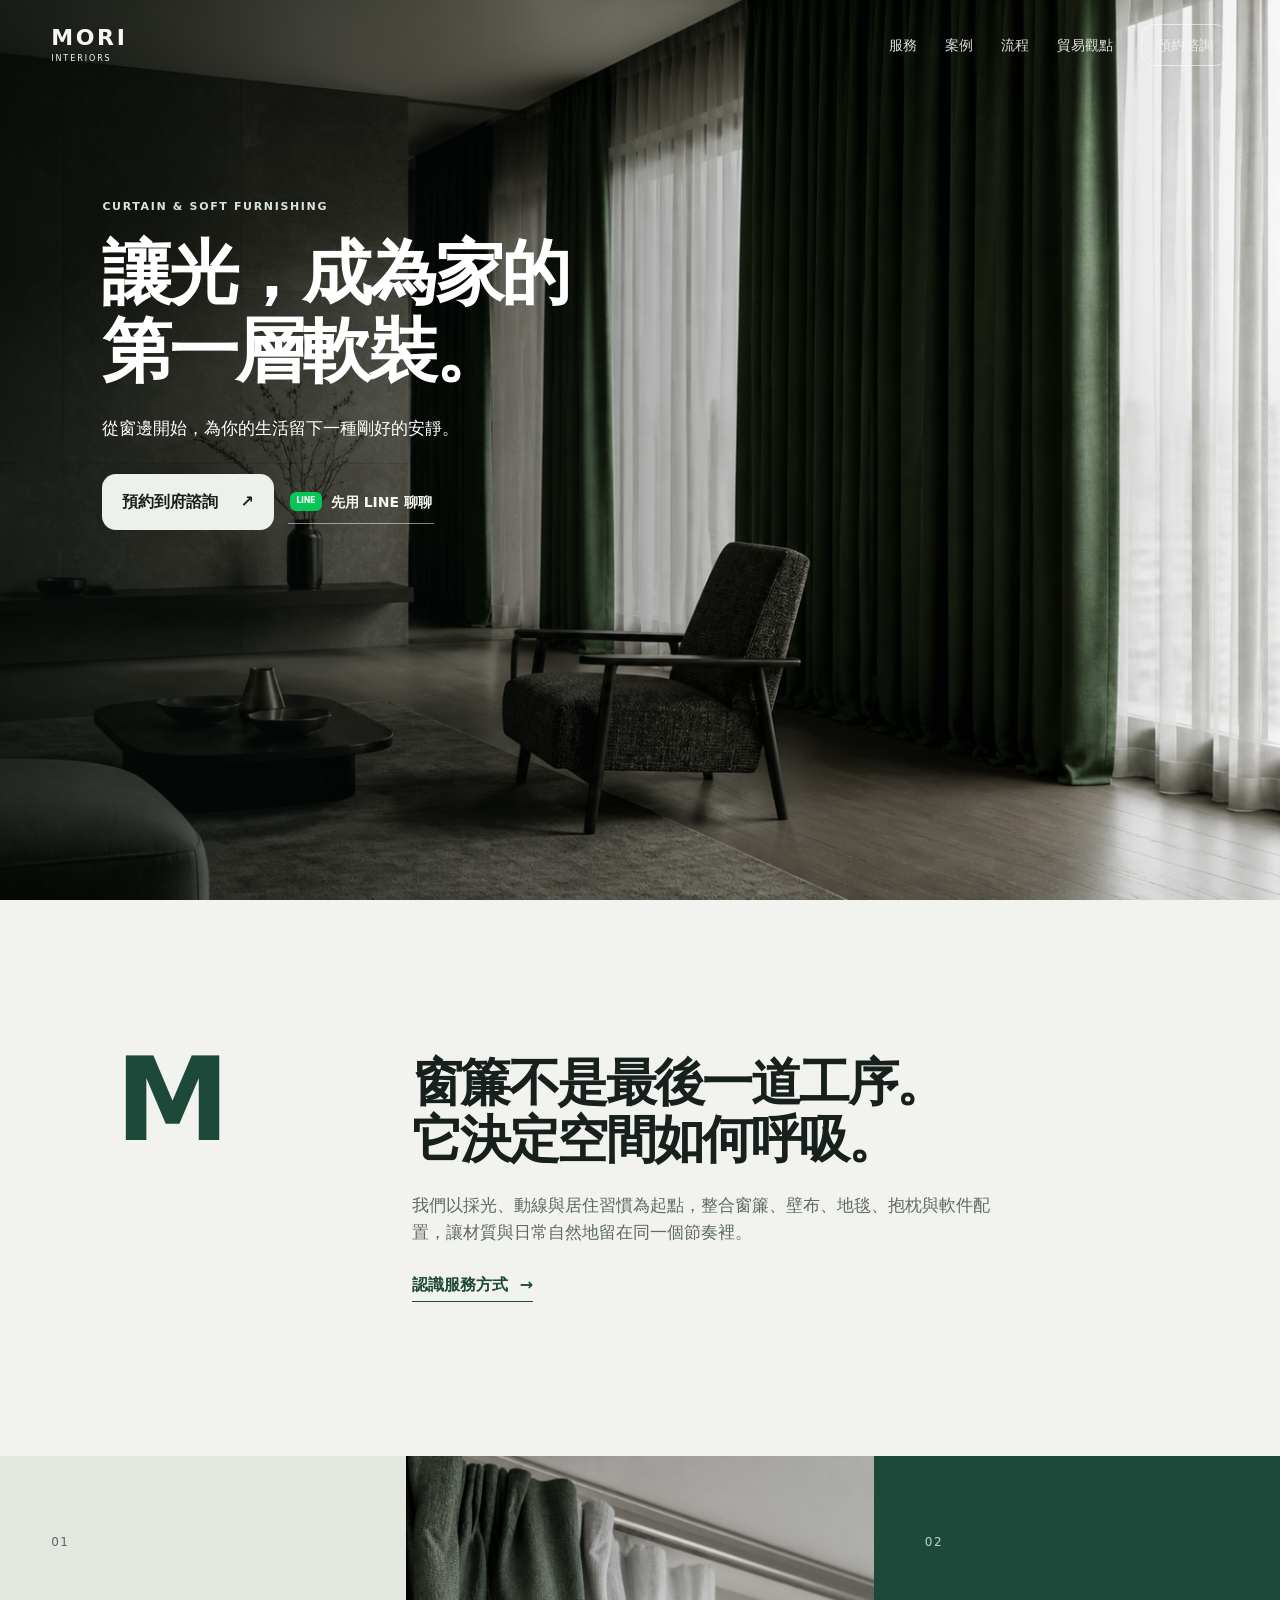
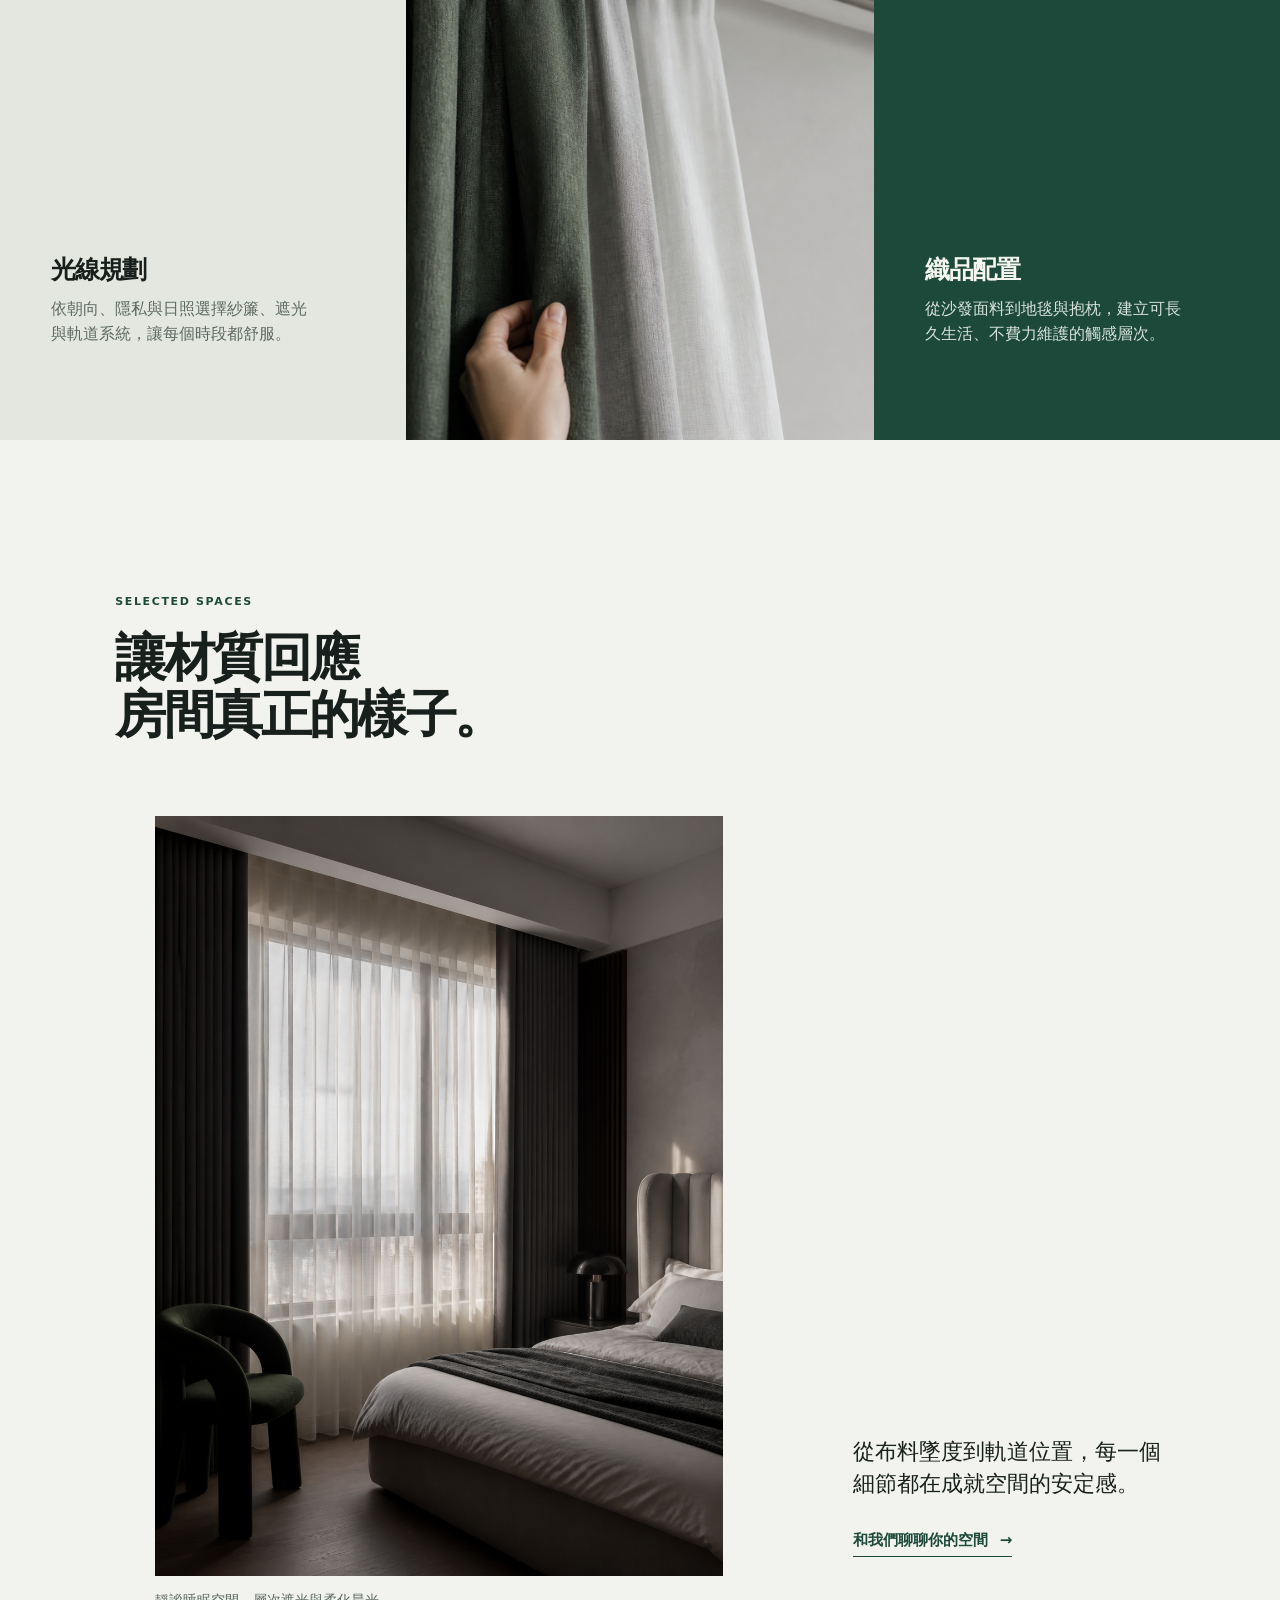
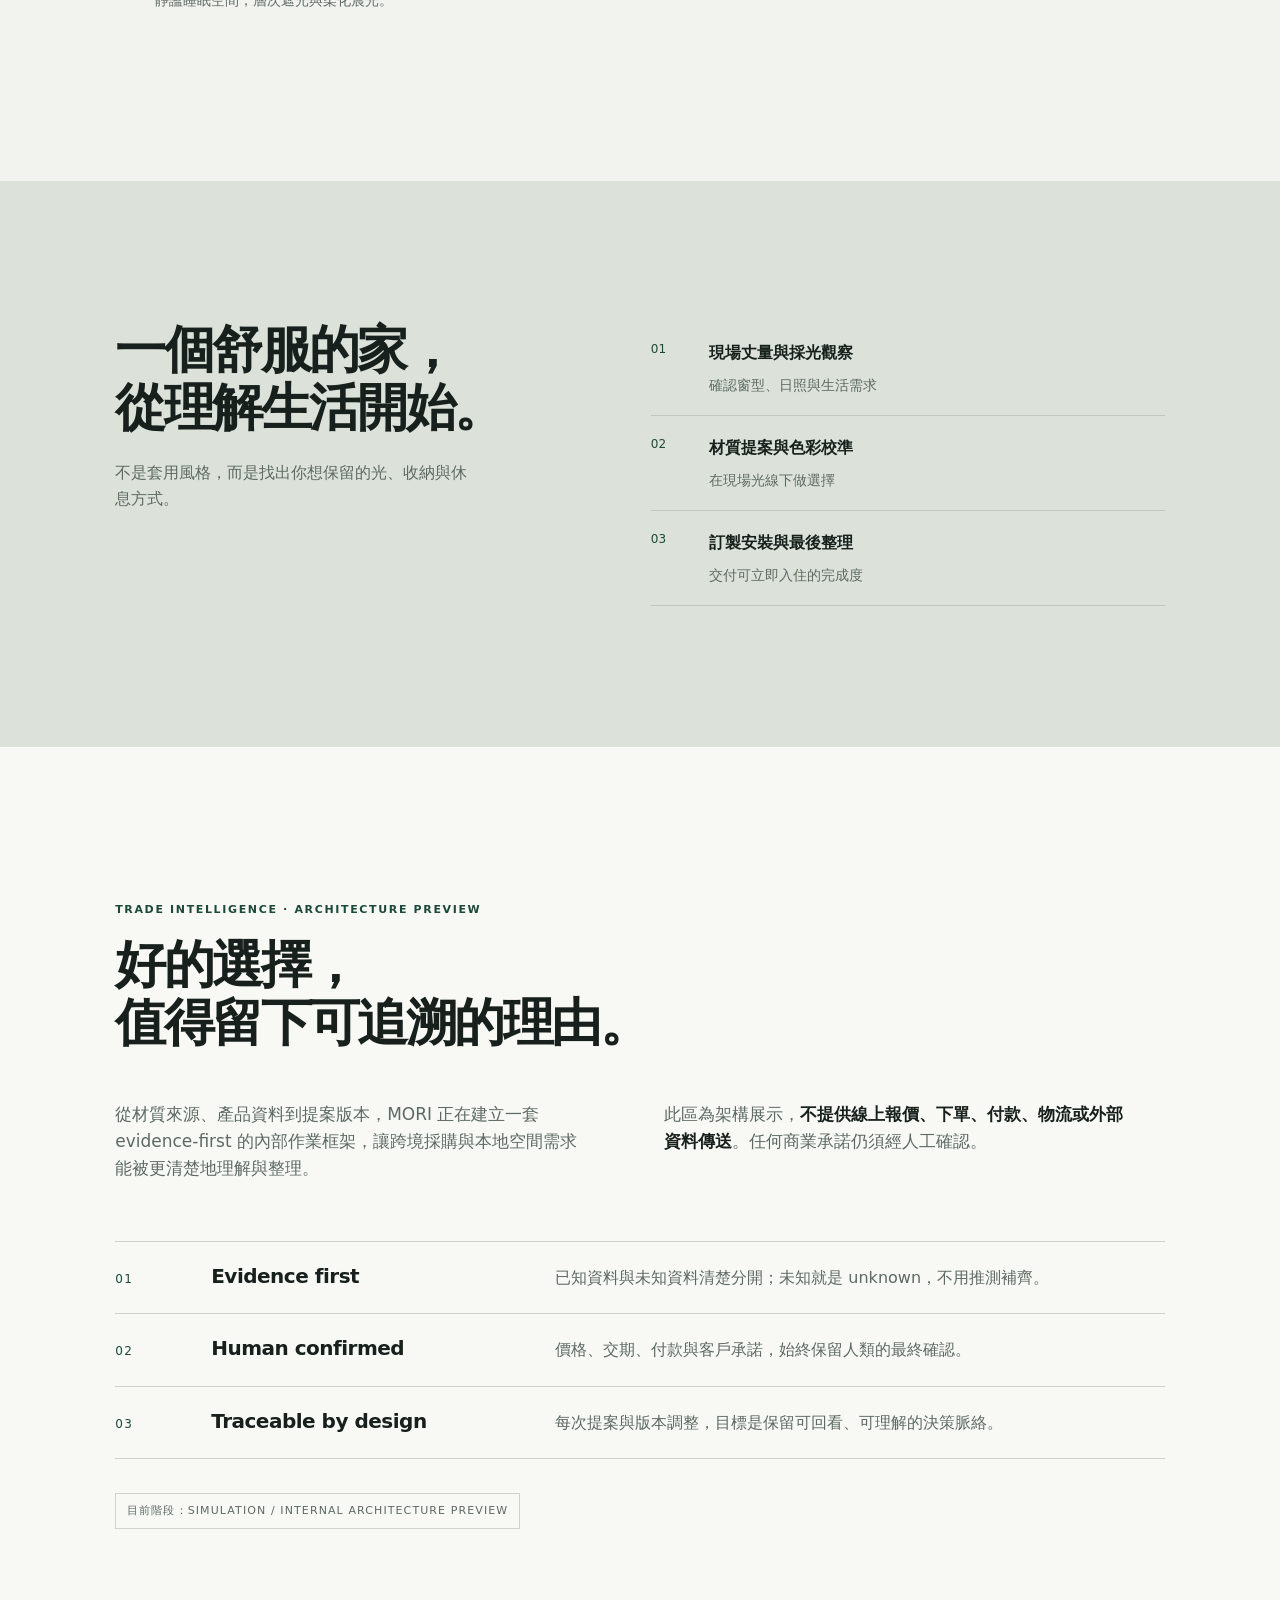
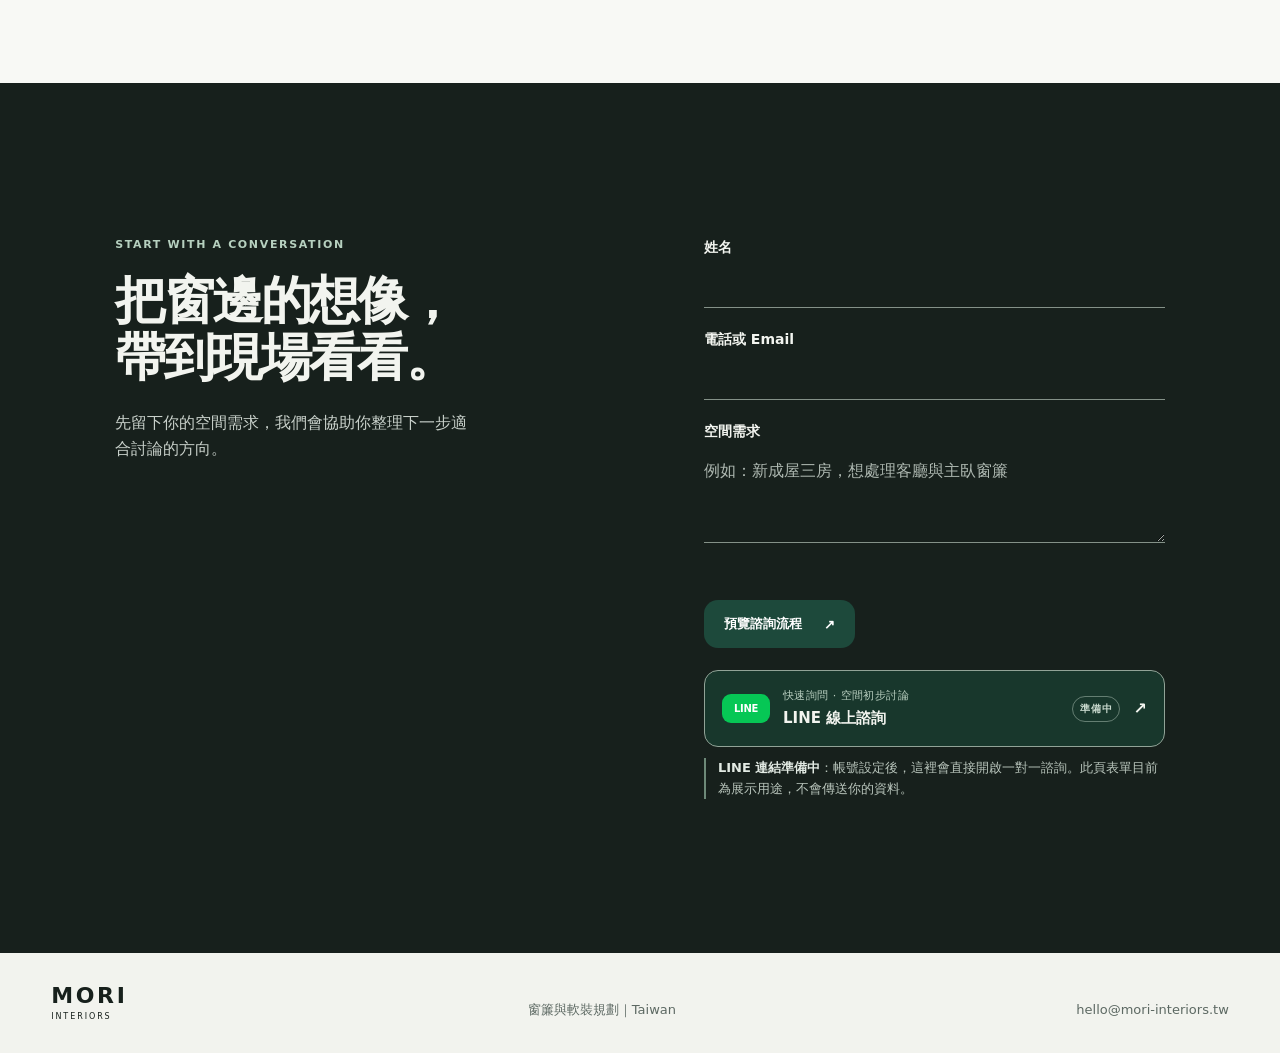
==== index.html @ 19b61d94 "feat: MORI soft-furnishing brand website (public showcase)" ====
<!doctype html>
<html lang="zh-Hant">
  <head>
    <meta charset="UTF-8" />
    <meta name="viewport" content="width=device-width, initial-scale=1.0" />
    <meta name="description" content="MORI 窗簾與軟裝，為住宅打造有節奏的光線、布料與生活感。" />
    <title>MORI | 窗簾與軟裝</title>
    <link rel="stylesheet" href="styles.css" />
  </head>
  <body>
    <header class="site-header">
      <a class="brand" href="#top" aria-label="MORI 首頁">MORI<span>INTERIORS</span></a>
      <button class="menu-button" aria-expanded="false" aria-controls="menu">選單</button>
      <nav id="menu" class="site-nav" aria-label="主選單">
        <a href="#services">服務</a>
        <a href="#projects">案例</a>
        <a href="#process">流程</a>
        <a href="#trade-intelligence">貿易觀點</a>
        <a class="nav-cta" href="#consultation">預約諮詢</a>
      </nav>
    </header>

    <main id="top">
      <section class="hero" aria-labelledby="hero-title">
        <img src="assets/hero-living-room.png" alt="深綠亞麻窗簾與白紗簾搭配的現代住宅客廳" />
        <div class="hero-content">
          <p class="eyebrow">CURTAIN &amp; SOFT FURNISHING</p>
          <h1 id="hero-title">讓光，成為家的<br />第一層軟裝。</h1>
          <p>從窗邊開始，為你的生活留下一種剛好的安靜。</p>
          <div class="hero-actions">
            <a class="button button-primary" href="#consultation">預約到府諮詢 <span aria-hidden="true">↗</span></a>
            <a class="hero-line-link" href="#line-notice">
              <span class="hero-line-mark" aria-hidden="true">LINE</span>
              <span>先用 LINE 聊聊</span>
            </a>
          </div>
        </div>
      </section>

      <section class="intro" id="services">
        <div class="intro-mark" aria-hidden="true">M</div>
        <div>
          <h2>窗簾不是最後一道工序。<br />它決定空間如何呼吸。</h2>
          <p>我們以採光、動線與居住習慣為起點，整合窗簾、壁布、地毯、抱枕與軟件配置，讓材質與日常自然地留在同一個節奏裡。</p>
          <a class="text-link" href="#process">認識服務方式 <span aria-hidden="true">→</span></a>
        </div>
      </section>

      <section class="service-grid" aria-label="服務內容">
        <article class="service-feature">
          <div class="service-number">01</div>
          <h3>光線規劃</h3>
          <p>依朝向、隱私與日照選擇紗簾、遮光與軌道系統，讓每個時段都舒服。</p>
        </article>
        <article class="service-image">
          <img src="assets/linen-detail.png" alt="深綠、灰與白色亞麻窗簾布料細節" />
        </article>
        <article class="service-feature surface">
          <div class="service-number">02</div>
          <h3>織品配置</h3>
          <p>從沙發面料到地毯與抱枕，建立可長久生活、不費力維護的觸感層次。</p>
        </article>
      </section>

      <section class="project-section" id="projects">
        <div class="section-heading">
          <p class="eyebrow">SELECTED SPACES</p>
          <h2>讓材質回應<br />房間真正的樣子。</h2>
        </div>
        <div class="project-layout">
          <figure class="project-main">
            <img src="assets/bedroom-curtains.png" alt="炭灰遮光簾與白紗簾搭配的現代臥室" />
            <figcaption>靜謐睡眠空間，層次遮光與柔化晨光。</figcaption>
          </figure>
          <div class="project-note">
            <p>從布料墜度到軌道位置，每一個細節都在成就空間的安定感。</p>
            <a class="text-link" href="#consultation">和我們聊聊你的空間 <span aria-hidden="true">→</span></a>
          </div>
        </div>
      </section>

      <section class="process" id="process">
        <div>
          <h2>一個舒服的家，<br />從理解生活開始。</h2>
          <p>不是套用風格，而是找出你想保留的光、收納與休息方式。</p>
        </div>
        <ol>
          <li><strong>現場丈量與採光觀察</strong><span>確認窗型、日照與生活需求</span></li>
          <li><strong>材質提案與色彩校準</strong><span>在現場光線下做選擇</span></li>
          <li><strong>訂製安裝與最後整理</strong><span>交付可立即入住的完成度</span></li>
        </ol>
      </section>

      <section class="trade-intelligence" id="trade-intelligence" aria-labelledby="trade-title">
        <div class="trade-heading">
          <p class="eyebrow">TRADE INTELLIGENCE · ARCHITECTURE PREVIEW</p>
          <h2 id="trade-title">好的選擇，
            <br />值得留下可追溯的理由。</h2>
        </div>
        <div class="trade-copy">
          <p>從材質來源、產品資料到提案版本，MORI 正在建立一套 evidence-first 的內部作業框架，讓跨境採購與本地空間需求能被更清楚地理解與整理。</p>
          <p>此區為架構展示，<strong>不提供線上報價、下單、付款、物流或外部資料傳送</strong>。任何商業承諾仍須經人工確認。</p>
        </div>
        <div class="trade-principles" aria-label="貿易平台運作原則">
          <article>
            <span>01</span>
            <h3>Evidence first</h3>
            <p>已知資料與未知資料清楚分開；未知就是 unknown，不用推測補齊。</p>
          </article>
          <article>
            <span>02</span>
            <h3>Human confirmed</h3>
            <p>價格、交期、付款與客戶承諾，始終保留人類的最終確認。</p>
          </article>
          <article>
            <span>03</span>
            <h3>Traceable by design</h3>
            <p>每次提案與版本調整，目標是保留可回看、可理解的決策脈絡。</p>
          </article>
        </div>
        <p class="trade-notice">目前階段：SIMULATION / INTERNAL ARCHITECTURE PREVIEW</p>
      </section>

      <section class="consultation" id="consultation" aria-labelledby="consultation-title">
        <div>
          <p class="eyebrow">START WITH A CONVERSATION</p>
          <h2 id="consultation-title">把窗邊的想像，<br />帶到現場看看。</h2>
          <p>先留下你的空間需求，我們會協助你整理下一步適合討論的方向。</p>
        </div>
        <form id="consultation-form" novalidate>
          <div class="form-field">
            <label for="name">姓名</label>
            <input id="name" name="name" type="text" autocomplete="name" required />
          </div>
          <div class="form-field">
            <label for="contact">電話或 Email</label>
            <input id="contact" name="contact" type="text" autocomplete="email" required />
          </div>
          <div class="form-field">
            <label for="message">空間需求</label>
            <textarea id="message" name="message" rows="3" placeholder="例如：新成屋三房，想處理客廳與主臥窗簾"></textarea>
          </div>
          <p class="form-status" aria-live="polite"></p>
          <button class="button button-primary" type="submit">預覽諮詢流程 <span aria-hidden="true">↗</span></button>
          <a class="line-button" href="#line-notice" aria-describedby="line-notice">
            <span class="line-badge" aria-hidden="true">LINE</span>
            <span class="line-copy"><small>快速詢問 · 空間初步討論</small><strong>LINE 線上諮詢</strong></span>
            <span class="line-state">準備中</span>
            <span aria-hidden="true">↗</span>
          </a>
          <p id="line-notice" class="line-notice"><strong>LINE 連結準備中</strong>：帳號設定後，這裡會直接開啟一對一諮詢。此頁表單目前為展示用途，不會傳送你的資料。</p>
        </form>
      </section>
    </main>

    <footer>
      <a class="brand" href="#top">MORI<span>INTERIORS</span></a>
      <p>窗簾與軟裝規劃｜Taiwan</p>
      <a href="mailto:hello@mori-interiors.tw">hello@mori-interiors.tw</a>
    </footer>
    <script src="script.js"></script>
  </body>
</html>
---- styles.css ----
:root { --ink:#17201c; --paper:#f2f3ee; --surface:#e4e7e0; --accent:#1d493b; --muted:#5d6963; --line:#cdd2ca; --radius:14px; }
* { box-sizing:border-box; }
html { scroll-behavior:smooth; }
body { margin:0; background:var(--paper); color:var(--ink); font-family:"Noto Sans TC","Microsoft JhengHei",system-ui,sans-serif; line-height:1.6; }
a { color:inherit; text-decoration:none; }
img { display:block; width:100%; object-fit:cover; }
.site-header { position:absolute; z-index:2; top:0; left:0; width:100%; display:flex; align-items:center; justify-content:space-between; padding:24px clamp(20px,4vw,64px); color:#f6f7f2; }
.brand { display:inline-flex; flex-direction:column; font-size:22px; font-weight:700; letter-spacing:.12em; line-height:1; }
.brand span { margin-top:6px; font-size:8px; font-weight:500; letter-spacing:.24em; }
.site-nav { display:flex; align-items:center; gap:28px; font-size:14px; }
.site-nav a { opacity:.9; transition:opacity .2s ease; }.site-nav a:hover{opacity:.62}
.nav-cta { border:1px solid rgba(255,255,255,.65); border-radius:var(--radius); padding:9px 15px; }
.menu-button { display:none; border:0; background:none; color:inherit; font:inherit; }
.hero { position:relative; min-height:100dvh; color:#fff; overflow:hidden; }.hero::after { content:""; position:absolute; inset:0; background:linear-gradient(90deg,rgba(5,12,9,.69),rgba(5,12,9,.2) 58%,transparent); }
.hero img { position:absolute; height:100%; }.hero-content { position:relative; z-index:1; max-width:720px; padding:clamp(150px,22vh,220px) clamp(20px,8vw,130px) 64px; }
.eyebrow { margin:0 0 18px; font-size:11px; letter-spacing:.15em; font-weight:700; color:var(--accent); }.hero .eyebrow{color:#d7e3dc}
h1,h2,h3,p { margin-top:0; } h1,h2,h3 { font-weight:600; letter-spacing:-.05em; line-height:1.12; } h1 { font-size:clamp(42px,5.5vw,78px); margin-bottom:24px; } h2 { font-size:clamp(34px,4vw,58px); margin-bottom:24px; } h3{font-size:25px;margin-bottom:12px}.hero-content>p:not(.eyebrow){max-width:360px;font-size:17px;margin-bottom:32px}.hero-actions{display:flex;flex-wrap:wrap;align-items:center;gap:14px}.hero-line-link{display:inline-flex;align-items:center;gap:9px;padding:10px 2px;color:#f5f7f1;font-size:14px;font-weight:700;border-bottom:1px solid rgba(255,255,255,.5);transition:border-color .2s ease,color .2s ease}.hero-line-link:hover{border-color:#fff;color:#fff}.hero-line-mark{display:inline-flex;align-items:center;justify-content:center;min-width:32px;height:19px;border-radius:6px;background:#06c755;color:#fff;font-size:8px;font-weight:800;letter-spacing:-.04em}
.button { display:inline-flex; align-items:center; justify-content:center; gap:22px; border-radius:var(--radius); padding:14px 19px; border:1px solid transparent; font-weight:700; transition:transform .2s ease,background .2s ease; }.button:active{transform:translateY(1px)}.button-primary{background:var(--accent);color:#fff}.hero .button-primary{background:#eef1eb;color:var(--ink)}
.intro { display:grid; grid-template-columns:minmax(100px,.55fr) 2fr; gap:clamp(28px,7vw,120px); padding:clamp(76px,12vw,174px) clamp(20px,9vw,150px); }.intro-mark{font-size:clamp(58px,9vw,130px);font-weight:600;letter-spacing:-.1em;line-height:.8;color:var(--accent)}.intro p{max-width:610px;color:var(--muted);font-size:17px}.text-link{display:inline-flex;gap:12px;margin-top:8px;font-weight:700;border-bottom:1px solid var(--accent);padding-bottom:4px;color:var(--accent)}
.service-grid{display:grid;grid-template-columns:1fr 1.15fr 1fr;min-height:500px}.service-feature{padding:clamp(36px,6vw,82px) clamp(22px,4vw,64px);background:var(--surface);display:flex;flex-direction:column;justify-content:flex-end}.service-feature.surface{background:var(--accent);color:#f4f6ef}.service-number{font-size:12px;letter-spacing:.12em;margin-bottom:auto;color:var(--muted)}.surface .service-number{color:#c2d4ca}.service-feature p{color:var(--muted);max-width:260px}.surface p{color:#d8e2dc}.service-image img{height:100%}
.project-section{padding:clamp(84px,12vw,168px) clamp(20px,9vw,150px)}.section-heading{max-width:650px;margin-bottom:56px}.project-layout{display:grid;grid-template-columns:minmax(0,1.35fr) minmax(230px,.65fr);align-items:end;gap:clamp(30px,7vw,120px)}.project-main img{height:min(70vw,760px)}figcaption{margin-top:13px;color:var(--muted);font-size:14px}.project-note{padding-bottom:70px;font-size:22px;line-height:1.45}.project-note .text-link{font-size:15px}
.process{background:#dce2da;display:grid;grid-template-columns:.9fr 1.1fr;gap:clamp(50px,9vw,150px);padding:clamp(75px,11vw,150px) clamp(20px,9vw,150px)}.process p{max-width:360px;color:var(--muted)}.process ol{margin:0;padding:0;list-style:none;counter-reset:steps}.process li{counter-increment:steps;display:grid;grid-template-columns:50px 1fr;gap:8px;padding:19px 0;border-bottom:1px solid #bfc8bf}.process li::before{content:counter(steps,decimal-leading-zero);font-size:12px;color:var(--accent)}.process strong,.process span{grid-column:2}.process span{color:var(--muted);font-size:14px}
.trade-intelligence{padding:clamp(80px,12vw,168px) clamp(20px,9vw,150px);background:#f8f9f5}.trade-heading{max-width:690px}.trade-copy{display:grid;grid-template-columns:repeat(2,minmax(0,1fr));gap:clamp(26px,6vw,92px);max-width:1020px;margin:50px 0 58px}.trade-copy p{margin:0;color:var(--muted);font-size:17px}.trade-copy strong{color:var(--ink)}.trade-principles{border-top:1px solid var(--line)}.trade-principles article{display:grid;grid-template-columns:68px minmax(170px,.7fr) 1.35fr;gap:28px;align-items:baseline;padding:23px 0;border-bottom:1px solid var(--line)}.trade-principles span{font-size:12px;color:var(--accent);letter-spacing:.12em}.trade-principles h3{margin:0;font-size:20px;letter-spacing:-.025em}.trade-principles p{margin:0;color:var(--muted);max-width:540px}.trade-notice{display:inline-block;margin:34px 0 0;padding:8px 11px;border:1px solid var(--line);font-size:11px;letter-spacing:.1em;color:var(--muted)}
.consultation{display:grid;grid-template-columns:1fr 1fr;gap:clamp(45px,10vw,160px);padding:clamp(80px,12vw,170px) clamp(20px,9vw,150px);background:#17201c;color:#f2f4ef}.consultation .eyebrow{color:#b6d0bf}.consultation>div>p:not(.eyebrow){color:#c8d0ca;max-width:360px}.consultation form{max-width:510px}.form-field{display:flex;flex-direction:column;gap:7px;margin-bottom:20px}.form-field label{font-weight:700;font-size:14px}.form-field input,.form-field textarea{border:0;border-bottom:1px solid #849188;background:transparent;color:#fff;padding:8px 0;font:inherit;border-radius:0;outline:none}.form-field input:focus,.form-field textarea:focus{border-color:#d7e7dc}.form-field textarea{resize:vertical}.form-field textarea::placeholder{color:#aeb8b1}.form-status{min-height:25px;margin:0 0 12px;color:#d1e6d5}.form-status.error{color:#ffcfbf}
.line-button{display:grid;grid-template-columns:48px minmax(0,1fr) auto auto;align-items:center;gap:13px;margin-top:22px;padding:16px 17px;border:1px solid #91a397;border-radius:var(--radius);background:#18372c;color:#f2f4ef;font-weight:700;transition:transform .2s ease,background .2s ease,border-color .2s ease}.line-button:hover{background:#214a39;border-color:#d2e4d7}.line-button:active{transform:translateY(1px)}.line-badge{display:inline-flex;align-items:center;justify-content:center;min-width:48px;height:29px;border-radius:9px;background:#06c755;color:#fff;font-size:10px;font-weight:800;letter-spacing:-.03em}.line-copy{display:flex;flex-direction:column;gap:1px}.line-copy small{color:#b9cfc0;font-size:11px;font-weight:500;letter-spacing:.04em}.line-copy strong{font-size:15px;letter-spacing:0}.line-state{padding:4px 7px;border:1px solid rgba(214,232,219,.4);border-radius:999px;color:#c9d9ce;font-size:10px;letter-spacing:.08em}.line-notice{margin:11px 0 0;padding-left:12px;border-left:2px solid #6d8978;color:#b8c4bb;font-size:13px}.line-notice strong{color:#e2eae3}
footer{display:flex;align-items:flex-end;justify-content:space-between;gap:30px;padding:32px clamp(20px,4vw,64px);font-size:13px;color:var(--muted)}footer .brand{color:var(--ink)}footer p{margin:0}
@media (prefers-color-scheme: dark){:root{--paper:#111814;--ink:#edf1eb;--surface:#1b2821;--muted:#bbc5be;--line:#415149}.intro-mark,.eyebrow,.text-link{color:#9bc8ad}.process{background:#18241e}.trade-intelligence{background:#111814}.hero .button-primary{background:#edf1eb;color:#132019}.service-feature{background:#1c2822}.service-feature.surface{background:#245b49}.service-number{color:#a6b5ab}.form-field input,.form-field textarea{color:#fff}footer .brand{color:var(--ink)}}
@media (max-width:760px){.site-header{padding:19px 20px}.menu-button{display:block}.site-nav{position:absolute;top:70px;left:20px;right:20px;display:none;flex-direction:column;align-items:stretch;gap:0;background:#eef1eb;color:var(--ink);padding:10px;border-radius:var(--radius);box-shadow:0 15px 40px rgba(4,15,9,.16)}.site-nav.open{display:flex}.site-nav a{padding:12px}.nav-cta{border:0;background:var(--accent);color:#fff;text-align:center}.hero-content{padding-top:170px}.hero::after{background:linear-gradient(90deg,rgba(5,12,9,.74),rgba(5,12,9,.21))}.hero-actions{align-items:flex-start;flex-direction:column;gap:15px}.intro,.process,.consultation,.trade-copy{grid-template-columns:1fr}.intro-mark{font-size:64px}.service-grid{grid-template-columns:1fr}.service-image{height:430px}.service-feature{min-height:300px}.project-layout{grid-template-columns:1fr}.project-main img{height:auto;aspect-ratio:4/5}.project-note{padding-bottom:0}.process ol{margin-top:8px}.trade-copy{margin:34px 0 42px}.trade-principles article{grid-template-columns:42px 1fr;gap:9px 16px}.trade-principles p{grid-column:2}.line-button{grid-template-columns:44px minmax(0,1fr) auto;gap:11px;padding:15px}.line-badge{min-width:44px}.line-state{display:none}.line-button>span:last-child{grid-column:3}footer{display:grid;grid-template-columns:1fr;gap:14px;align-items:start}}
@media (prefers-reduced-motion: reduce){html{scroll-behavior:auto}.button,.site-nav a{transition:none}}
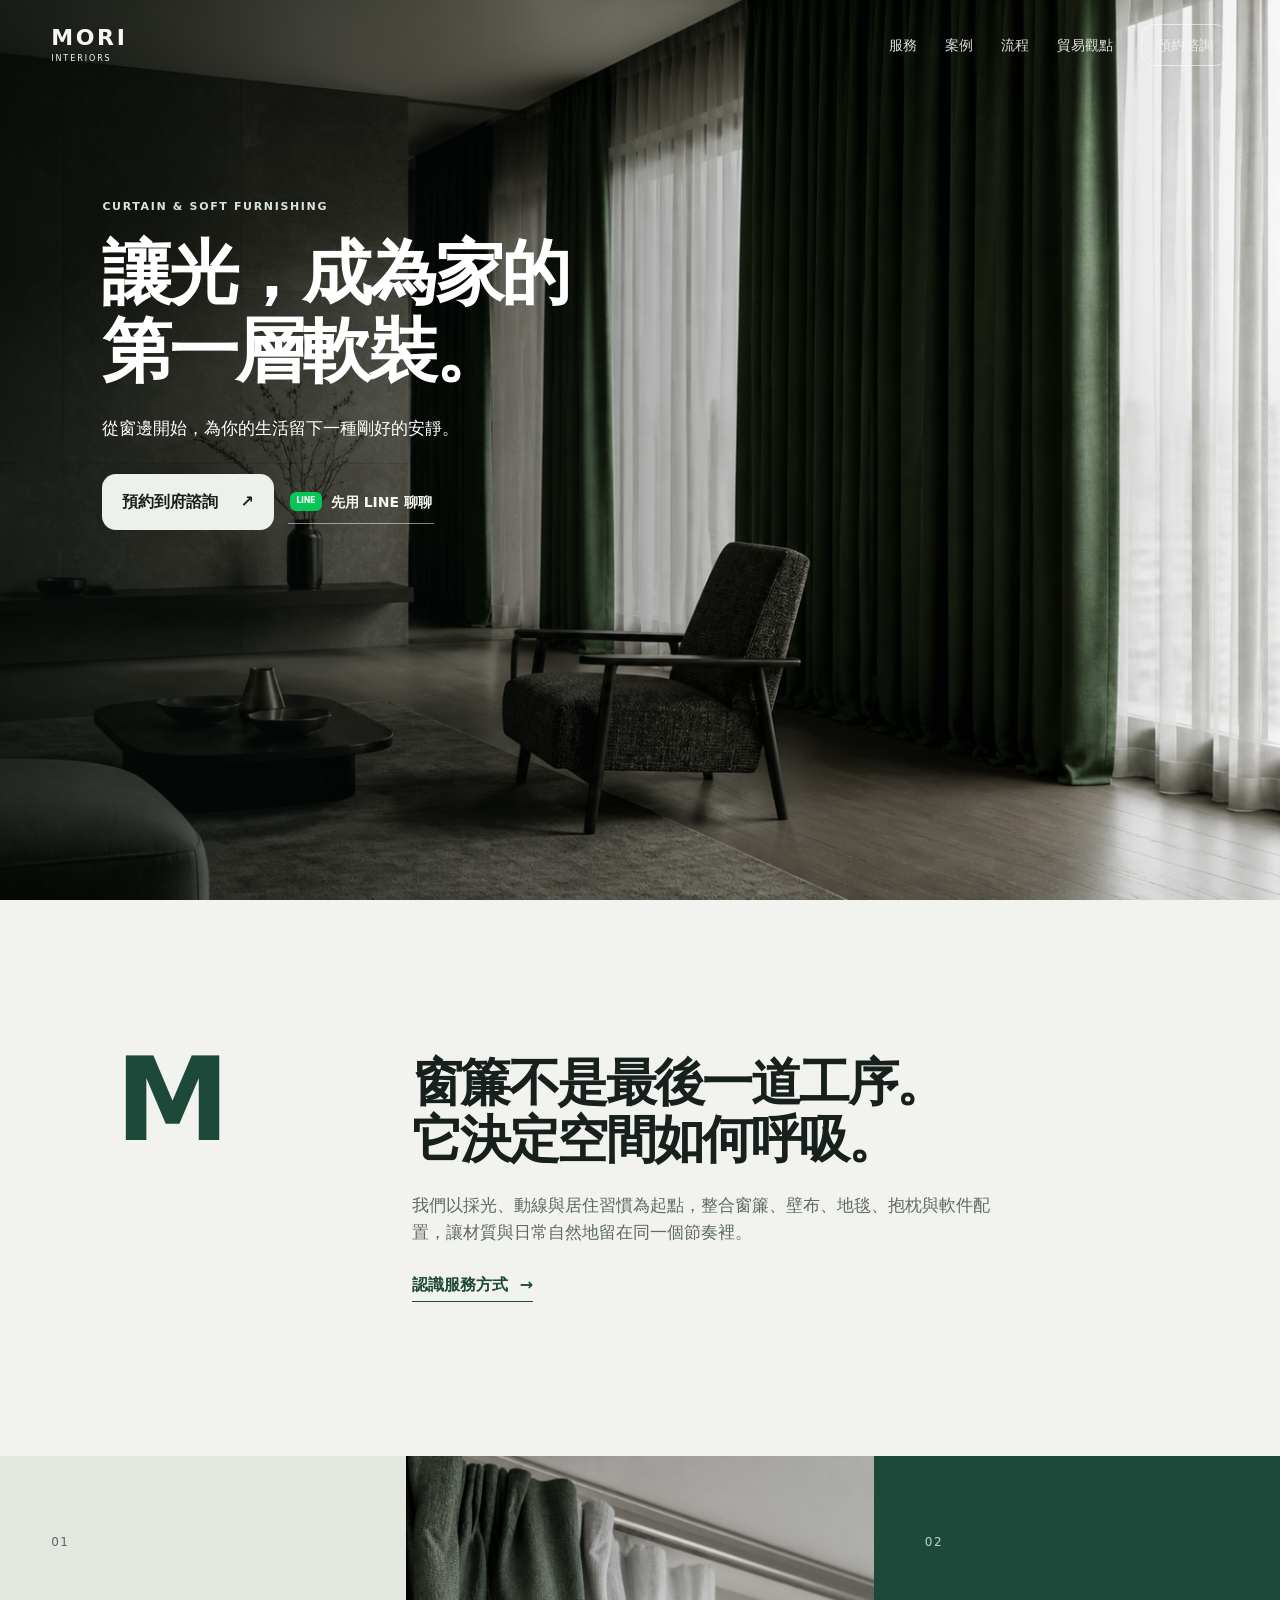
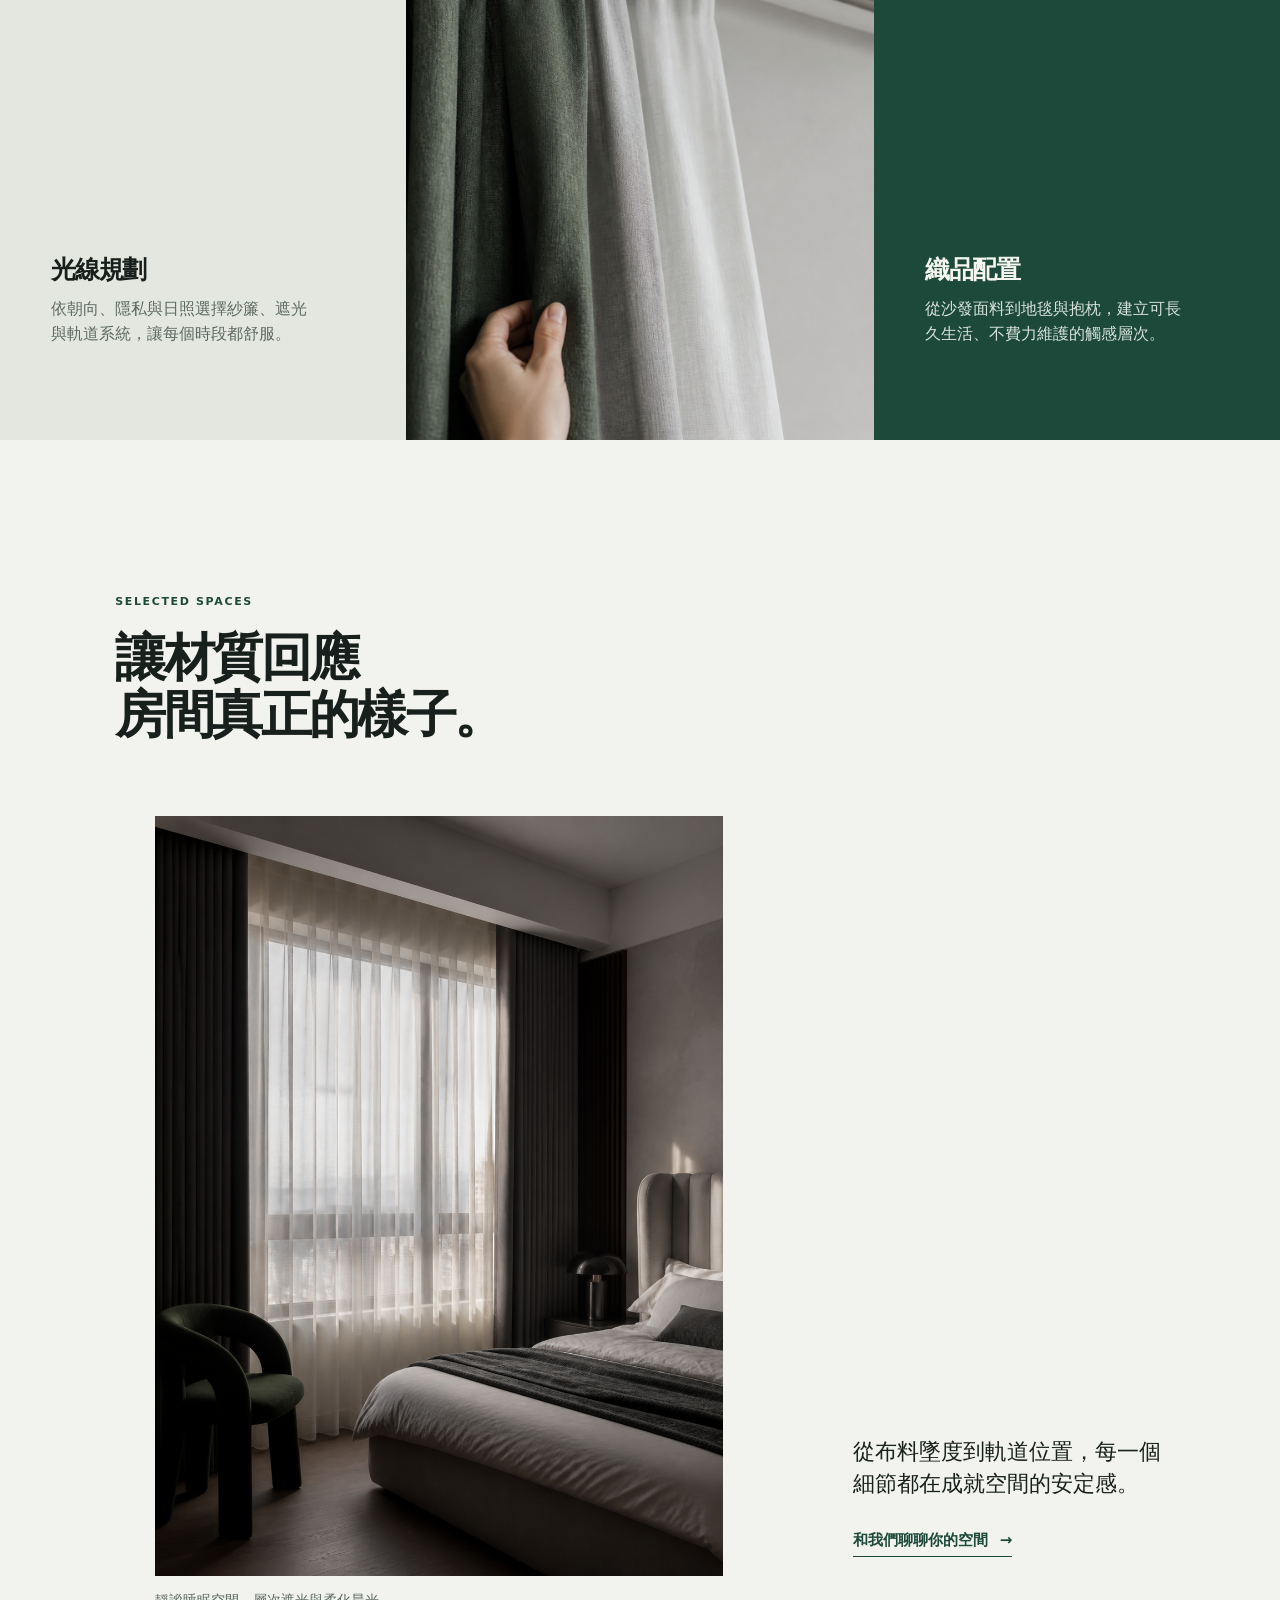
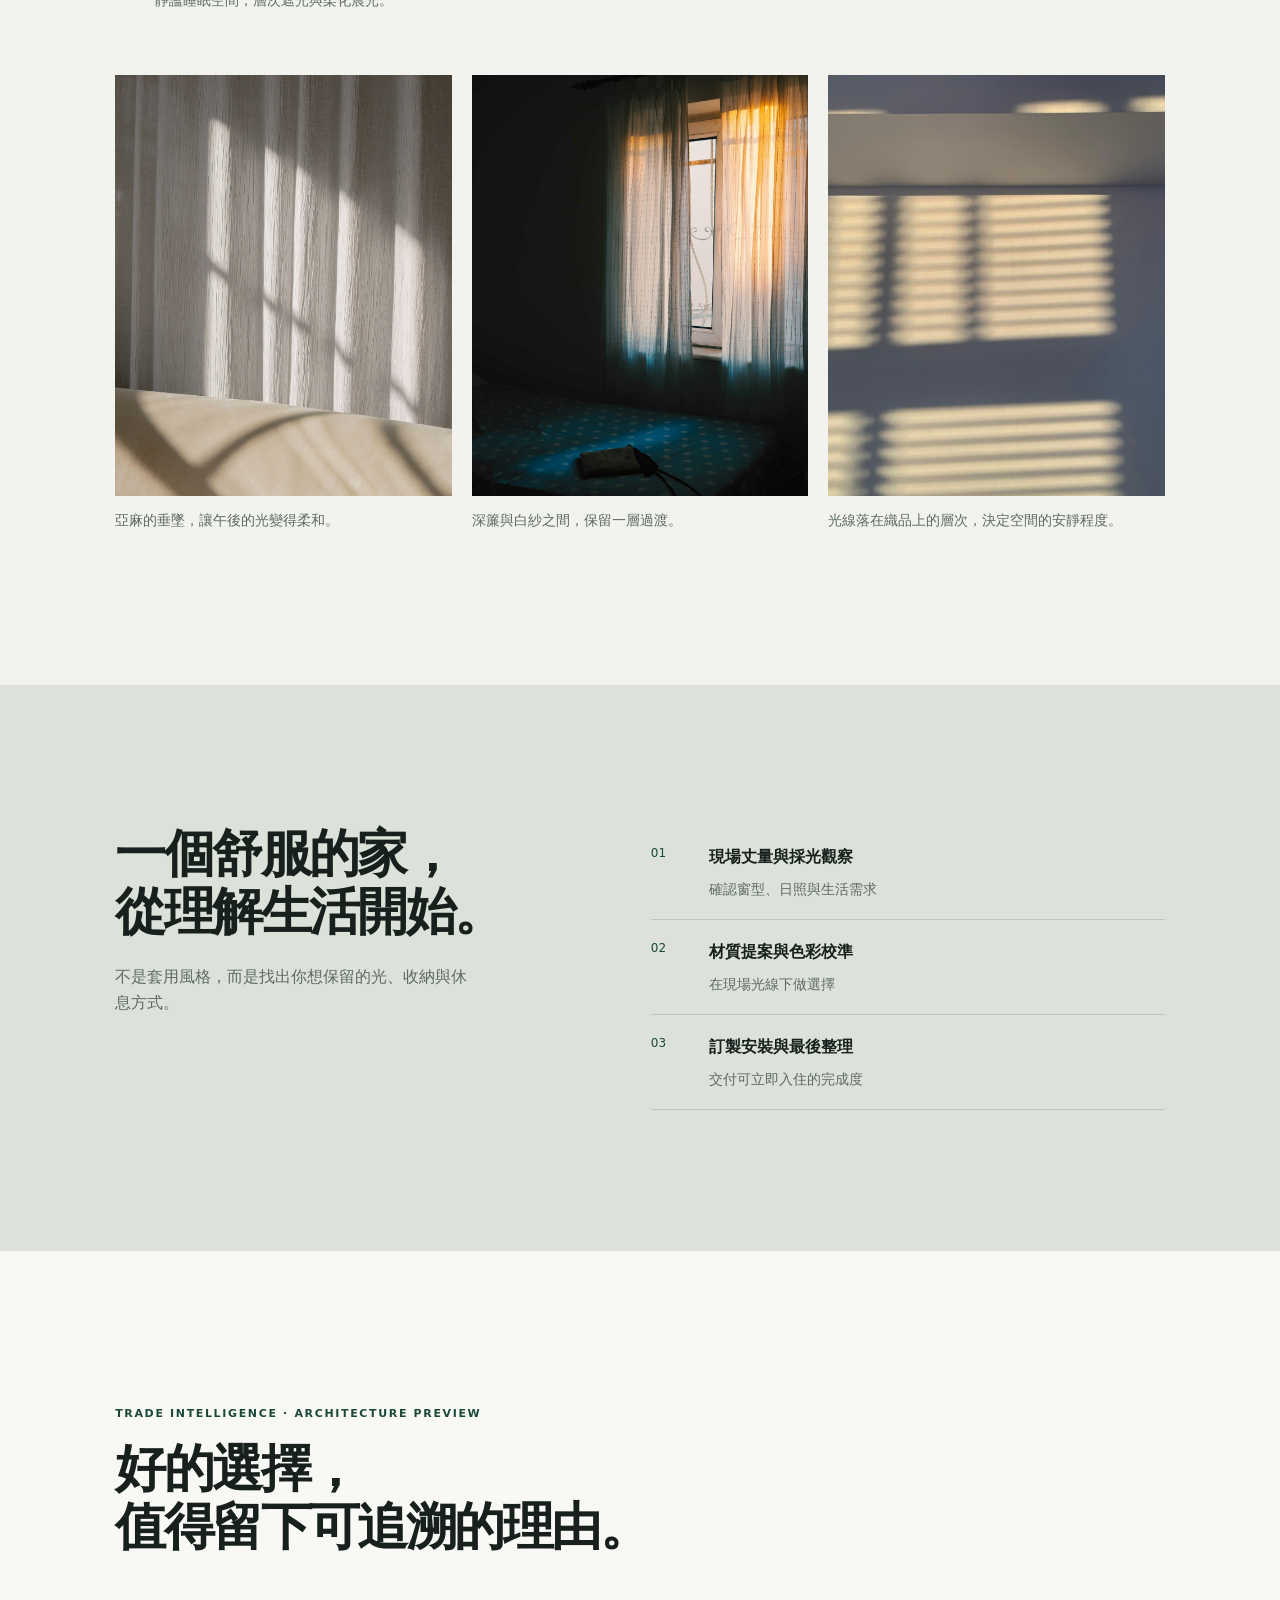
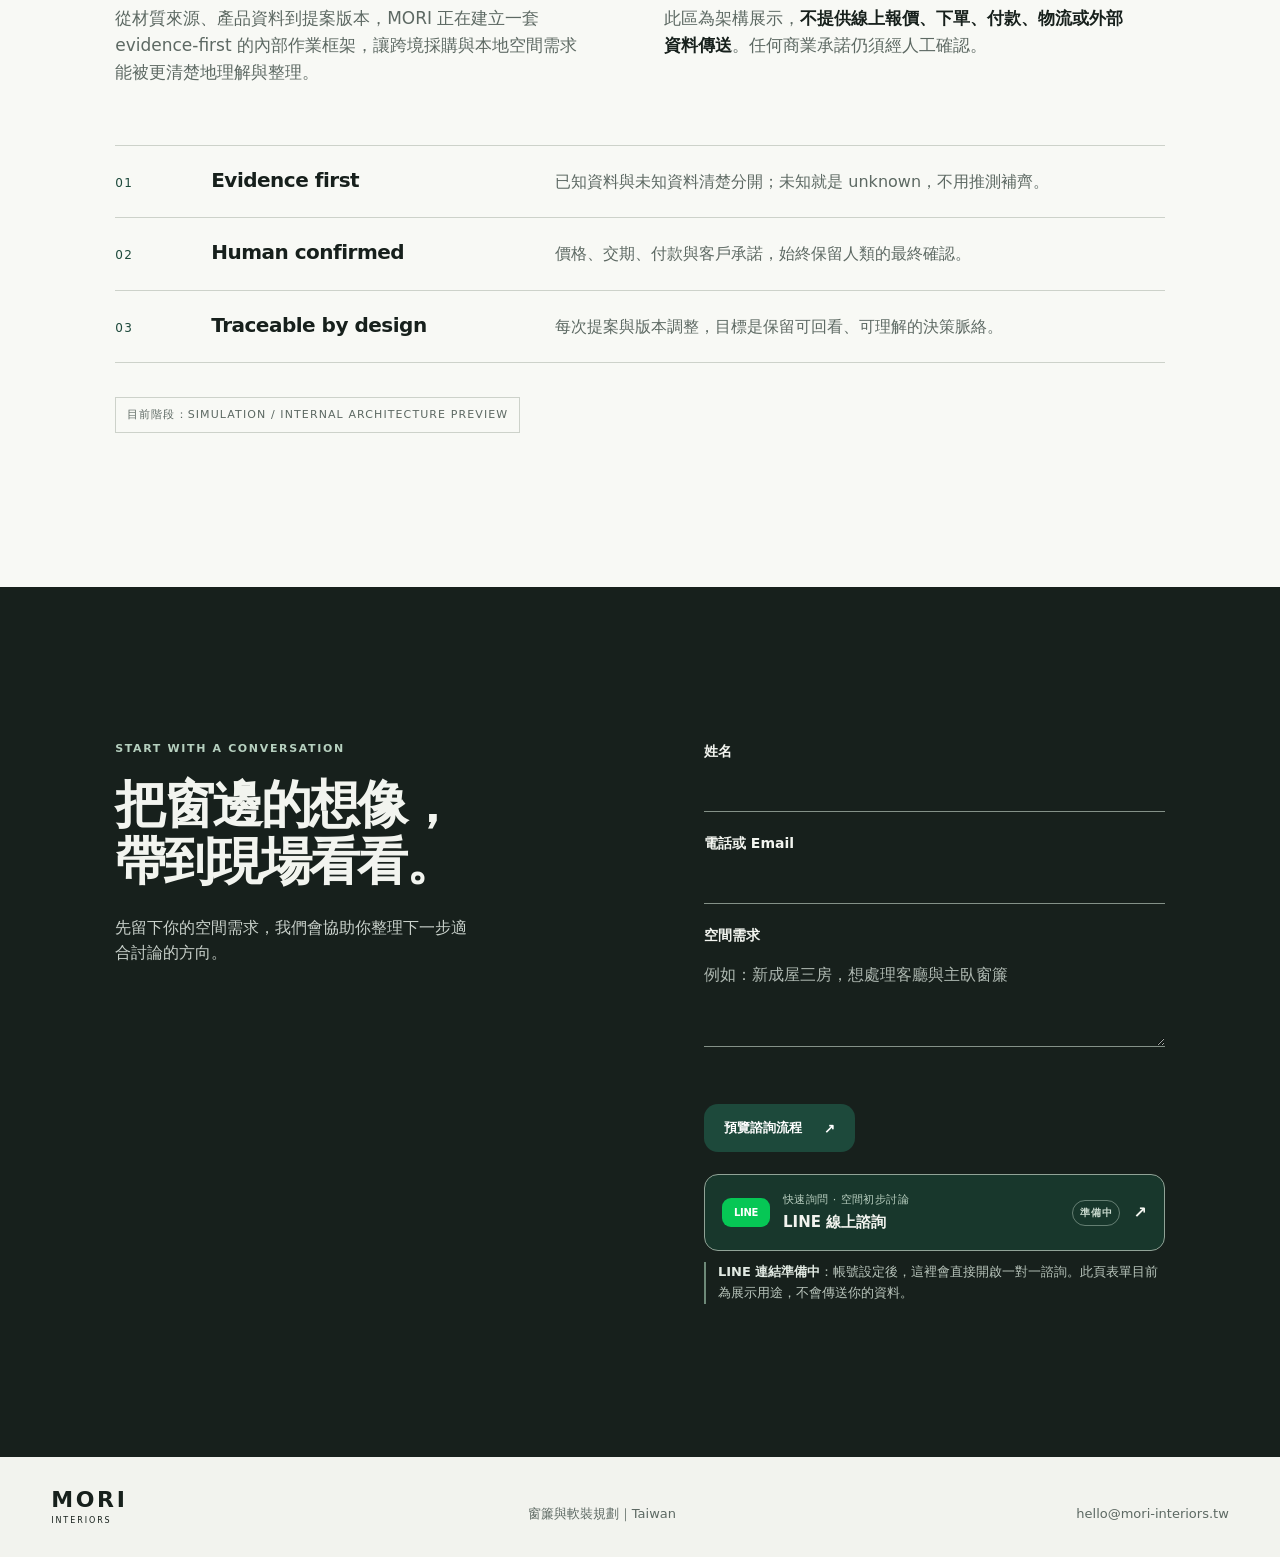
==== commit 3affc7b8: "feat(projects): add premium space gallery to selected spaces Three illustrative interior photographs" ====
--- a/index.html
+++ b/index.html
@@ -76,6 +76,20 @@
             <p>從布料墜度到軌道位置，每一個細節都在成就空間的安定感。</p>
             <a class="text-link" href="#consultation">和我們聊聊你的空間 <span aria-hidden="true">→</span></a>
           </div>
+        </div>
+        <div class="project-gallery">
+          <figure>
+            <img src="assets/project-linen-curtain.jpg" alt="亞麻窗簾在午後光線下的垂墜與皺褶" loading="lazy" />
+            <figcaption>亞麻的垂墜，讓午後的光變得柔和。</figcaption>
+          </figure>
+          <figure>
+            <img src="assets/project-sheer-window.jpg" alt="白紗與深色窗簾在窗邊形成的層次" loading="lazy" />
+            <figcaption>深簾與白紗之間，保留一層過渡。</figcaption>
+          </figure>
+          <figure>
+            <img src="assets/project-window-blinds.jpg" alt="光線透過窗邊織品形成的細節" loading="lazy" />
+            <figcaption>光線落在織品上的層次，決定空間的安靜程度。</figcaption>
+          </figure>
         </div>
       </section>
 
--- a/styles.css
+++ b/styles.css
@@ -27,3 +27,7 @@
 @media (prefers-color-scheme: dark){:root{--paper:#111814;--ink:#edf1eb;--surface:#1b2821;--muted:#bbc5be;--line:#415149}.intro-mark,.eyebrow,.text-link{color:#9bc8ad}.process{background:#18241e}.trade-intelligence{background:#111814}.hero .button-primary{background:#edf1eb;color:#132019}.service-feature{background:#1c2822}.service-feature.surface{background:#245b49}.service-number{color:#a6b5ab}.form-field input,.form-field textarea{color:#fff}footer .brand{color:var(--ink)}}
 @media (max-width:760px){.site-header{padding:19px 20px}.menu-button{display:block}.site-nav{position:absolute;top:70px;left:20px;right:20px;display:none;flex-direction:column;align-items:stretch;gap:0;background:#eef1eb;color:var(--ink);padding:10px;border-radius:var(--radius);box-shadow:0 15px 40px rgba(4,15,9,.16)}.site-nav.open{display:flex}.site-nav a{padding:12px}.nav-cta{border:0;background:var(--accent);color:#fff;text-align:center}.hero-content{padding-top:170px}.hero::after{background:linear-gradient(90deg,rgba(5,12,9,.74),rgba(5,12,9,.21))}.hero-actions{align-items:flex-start;flex-direction:column;gap:15px}.intro,.process,.consultation,.trade-copy{grid-template-columns:1fr}.intro-mark{font-size:64px}.service-grid{grid-template-columns:1fr}.service-image{height:430px}.service-feature{min-height:300px}.project-layout{grid-template-columns:1fr}.project-main img{height:auto;aspect-ratio:4/5}.project-note{padding-bottom:0}.process ol{margin-top:8px}.trade-copy{margin:34px 0 42px}.trade-principles article{grid-template-columns:42px 1fr;gap:9px 16px}.trade-principles p{grid-column:2}.line-button{grid-template-columns:44px minmax(0,1fr) auto;gap:11px;padding:15px}.line-badge{min-width:44px}.line-state{display:none}.line-button>span:last-child{grid-column:3}footer{display:grid;grid-template-columns:1fr;gap:14px;align-items:start}}
 @media (prefers-reduced-motion: reduce){html{scroll-behavior:auto}.button,.site-nav a{transition:none}}
+.project-gallery{display:grid;grid-template-columns:repeat(3,minmax(0,1fr));gap:clamp(12px,1.6vw,20px);margin-top:clamp(28px,4vw,48px)}
+.project-gallery figure{margin:0}
+.project-gallery img{display:block;width:100%;height:auto;aspect-ratio:4/5;object-fit:cover}
+@media (max-width:760px){.project-gallery{grid-template-columns:1fr;gap:28px}}
